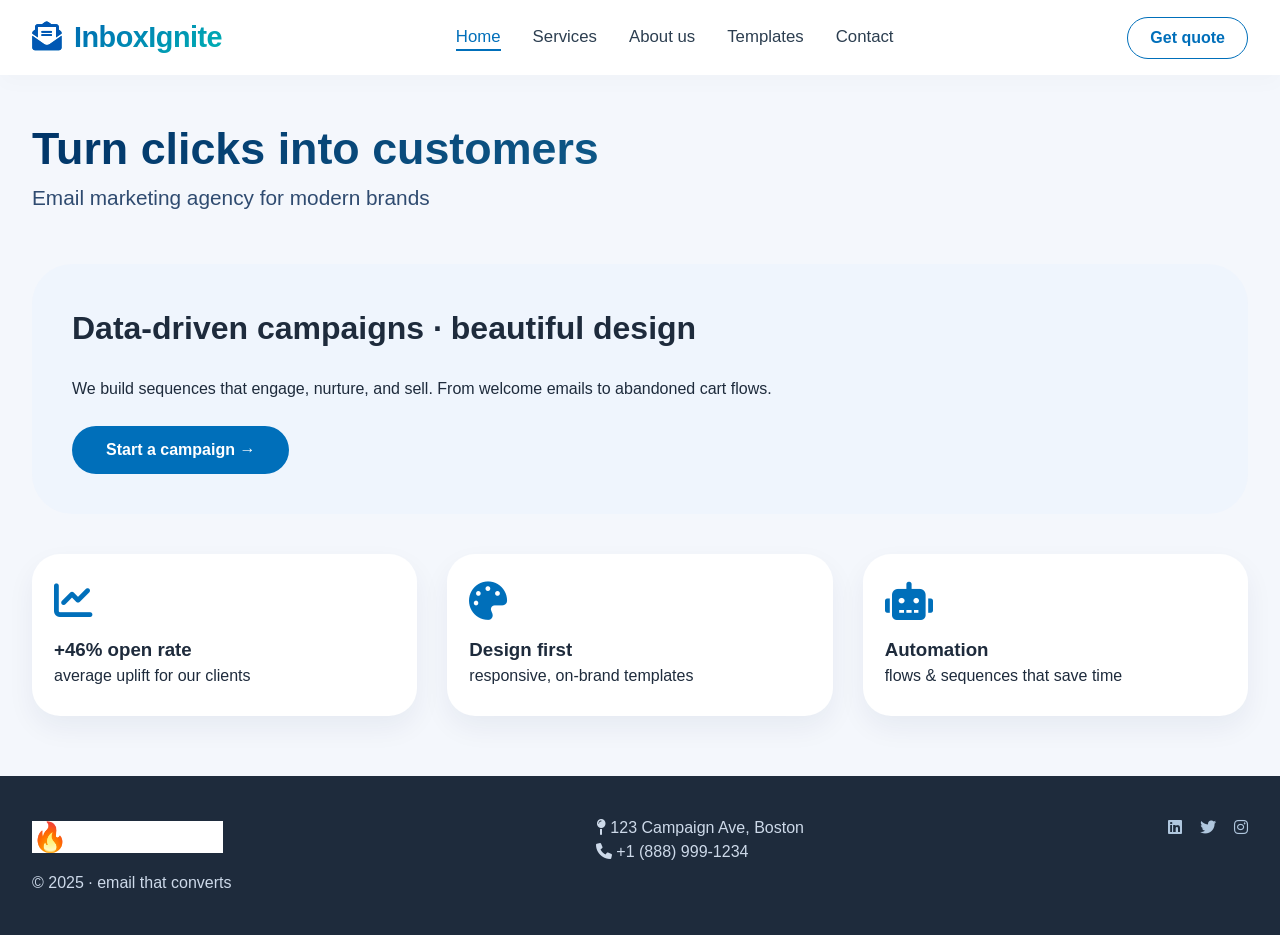
==== index.html @ a9934b91 "Add files via upload" ====
<!DOCTYPE html>
<html lang="en">
<head>
    <meta charset="UTF-8">
    <meta name="viewport" content="width=device-width, initial-scale=1.0">
    <title>InboxIgnite · Email Marketing Agency</title>
    <!-- Font Awesome -->
    <link rel="stylesheet" href="https://cdnjs.cloudflare.com/ajax/libs/font-awesome/6.0.0-beta3/css/all.min.css">
    <!-- Custom CSS -->
    <link rel="stylesheet" href="css/style.css">
</head>
<body>
    <!-- Navigation -->
    <nav class="navbar">
        <div class="container nav-flex">
            <div class="logo">
                <i class="fas fa-envelope-open-text"></i> InboxIgnite
            </div>
            <div class="nav-links">
                <a href="index.html" class="nav-link">Home</a>
                <a href="services.html" class="nav-link">Services</a>
                <a href="about.html" class="nav-link">About us</a>
                <a href="templates.html" class="nav-link">Templates</a>
                <a href="contact.html" class="nav-link">Contact</a>
            </div>
            <a href="contact.html" class="btn-outline">Get quote</a>
        </div>
    </nav>

    <!-- Main Content -->
    <main class="container">
        <div class="page-header">
            <h1>Turn clicks into customers</h1>
            <p style="font-size: 1.3rem; color:#2f4b70;">Email marketing agency for modern brands</p>
        </div>
        
        <div style="background: #d9eafb30; border-radius: 40px; padding: 40px; margin: 30px 0;">
            <h2 style="font-size: 2rem;">Data-driven campaigns · beautiful design</h2>
            <p style="max-width: 700px; margin: 25px 0;">We build sequences that engage, nurture, and sell. From welcome emails to abandoned cart flows.</p>
            <a href="contact.html" class="btn-outline" style="background:#006fba; color:white; border:none; padding:12px 34px;">Start a campaign →</a>
        </div>
        
        <div class="card-grid">
            <div class="service-card">
                <i class="fas fa-chart-line"></i>
                <h3>+46% open rate</h3>
                <p>average uplift for our clients</p>
            </div>
            <div class="service-card">
                <i class="fas fa-palette"></i>
                <h3>Design first</h3>
                <p>responsive, on-brand templates</p>
            </div>
            <div class="service-card">
                <i class="fas fa-robot"></i>
                <h3>Automation</h3>
                <p>flows & sequences that save time</p>
            </div>
        </div>
    </main>

    <!-- Footer -->
    <footer class="footer">
        <div class="container">
            <div>
                <span class="logo" style="background:white; -webkit-text-fill-color:white;">🔥 InboxIgnite</span>
                <p style="margin-top: 12px;">© 2025 · email that converts</p>
            </div>
            <div>
                <p><i class="fas fa-map-pin"></i> 123 Campaign Ave, Boston</p>
                <p><i class="fas fa-phone"></i> +1 (888) 999-1234</p>
            </div>
            <div>
                <a href="#"><i class="fab fa-linkedin"></i></a> &nbsp;&nbsp;
                <a href="#"><i class="fab fa-twitter"></i></a> &nbsp;&nbsp;
                <a href="#"><i class="fab fa-instagram"></i></a>
            </div>
        </div>
    </footer>

    <!-- JavaScript -->
    <script src="js/main.js"></script>
</body>
</html>
---- css/style.css ----
/* ===== RESET & BASE ===== */
* {
    margin: 0;
    padding: 0;
    box-sizing: border-box;
    font-family: 'Inter', -apple-system, BlinkMacSystemFont, 'Segoe UI', Roboto, sans-serif;
}

body {
    background: #f4f7fc;
    color: #1e2b3c;
    line-height: 1.5;
}

.container {
    max-width: 1280px;
    margin: 0 auto;
    padding: 0 32px;
}

/* ===== NAVIGATION ===== */
.navbar {
    background: white;
    box-shadow: 0 8px 20px rgba(0,0,0,0.02);
    padding: 16px 0;
    position: sticky;
    top: 0;
    z-index: 10;
}

.nav-flex {
    display: flex;
    align-items: center;
    justify-content: space-between;
    flex-wrap: wrap;
    gap: 15px;
}

.logo {
    font-size: 1.8rem;
    font-weight: 700;
    background: linear-gradient(145deg, #0057b3, #00b4b3);
    -webkit-background-clip: text;
    -webkit-text-fill-color: transparent;
    letter-spacing: -0.5px;
}

.logo i {
    background: none;
    -webkit-text-fill-color: #0057b3;
    margin-right: 6px;
}

.nav-links {
    display: flex;
    gap: 32px;
    flex-wrap: wrap;
}

.nav-links a {
    text-decoration: none;
    font-weight: 500;
    color: #2c3e50;
    transition: 0.2s;
    font-size: 1.05rem;
}

.nav-links a:hover,
.nav-links a.active {
    color: #006fba;
    border-bottom: 2px solid #006fba;
}

.btn-outline {
    border: 1.5px solid #006fba;
    border-radius: 40px;
    padding: 8px 22px;
    color: #006fba;
    font-weight: 600;
    background: transparent;
    transition: 0.2s;
    text-decoration: none;
    display: inline-block;
}

.btn-outline:hover {
    background: #006fba;
    color: white;
}

/* ===== FOOTER ===== */
.footer {
    background: #1e2b3c;
    color: #cdd9e9;
    padding: 40px 0;
    margin-top: 60px;
}

.footer .container {
    display: flex;
    justify-content: space-between;
    flex-wrap: wrap;
    gap: 30px;
}

.footer a {
    color: #b0c7de;
    text-decoration: none;
}

.footer a:hover { 
    color: white; 
}

/* ===== PAGE HEADER ===== */
.page-header {
    padding: 40px 0 20px 0;
}

.page-header h1 {
    font-size: 2.8rem;
    font-weight: 600;
    background: linear-gradient(145deg, #003366, #1d7eaa);
    -webkit-background-clip: text;
    -webkit-text-fill-color: transparent;
}

/* ===== CARDS & GRIDS ===== */
.card-grid {
    display: grid;
    grid-template-columns: repeat(auto-fit, minmax(280px, 1fr));
    gap: 30px;
    margin: 40px 0;
}

.service-card, .team-card {
    background: white;
    padding: 28px 22px;
    border-radius: 28px;
    box-shadow: 0 12px 28px rgba(0,40,80,0.06);
    transition: 0.15s ease;
}

.service-card i, .team-card i {
    font-size: 2.4rem;
    color: #006fba;
    margin-bottom: 16px;
}

.team-card {
    text-align: center;
}

/* ===== CONTACT FORM ===== */
.contact-form {
    background: white;
    border-radius: 30px;
    padding: 40px;
    box-shadow: 0 18px 36px -10px rgba(0,70,120,0.1);
    max-width: 700px;
    margin: 40px auto;
}

.form-row {
    margin-bottom: 24px;
}

input, textarea {
    width: 100%;
    padding: 16px 22px;
    border: 1px solid #dae2ec;
    border-radius: 44px;
    font-size: 1rem;
    background: #f9fcff;
    transition: 0.2s;
}

textarea {
    border-radius: 30px;
    resize: vertical;
}

button.primary {
    background: #006fba;
    border: none;
    color: white;
    font-size: 1.1rem;
    font-weight: 600;
    padding: 16px 36px;
    border-radius: 44px;
    cursor: pointer;
    transition: background 0.2s;
    width: auto;
    min-width: 200px;
}

button.primary:hover {
    background: #004c8a;
}

/* ===== TEMPLATES PAGE ===== */
.template-controls {
    background: white;
    border-radius: 60px;
    padding: 12px 18px;
    display: inline-flex;
    gap: 8px;
    box-shadow: 0 6px 16px rgba(0,0,0,0.02);
    margin: 30px 0 20px;
    flex-wrap: wrap;
    justify-content: center;
}

.template-controls button {
    background: transparent;
    border: none;
    padding: 12px 28px;
    border-radius: 40px;
    font-weight: 600;
    font-size: 1rem;
    color: #3a5670;
    cursor: pointer;
    transition: 0.15s;
}

.template-controls button.active-view {
    background: #006fba;
    color: white;
    box-shadow: 0 8px 14px -6px #006fba70;
}

.mockup-iphone {
    background: #1c1c1e;
    border-radius: 42px;
    padding: 12px 6px;
    box-shadow: 0 30px 50px -15px black;
    display: inline-block;
    width: 340px;
    max-width: 100%;
    margin: 0 auto;
}

.mockup-screen {
    background: white;
    border-radius: 36px;
    overflow-y: auto;
    height: 620px;
    padding: 20px 18px;
    font-size: 14px;
    scrollbar-width: thin;
}

.desktop-frame {
    background: white;
    border-radius: 28px;
    box-shadow: 0 20px 40px -8px #1e2b3c30;
    padding: 32px 36px;
    max-width: 780px;
    margin: 0 auto;
    border: 1px solid #e9eef3;
}

.dual-view {
    display: flex;
    flex-wrap: wrap;
    gap: 30px;
    justify-content: center;
    align-items: flex-start;
    margin-top: 20px;
}

/* ===== EMAIL PREVIEW STYLES ===== */
.email-preview {
    font-family: 'Segoe UI', Helvetica, Arial, sans-serif;
}

.email-header {
    border-bottom: 2px solid #f0f4fa;
    padding-bottom: 12px;
    margin-bottom: 20px;
    display: flex;
    gap: 12px;
    align-items: center;
}

.email-logo {
    background: #003a70;
    color: white;
    font-weight: 700;
    padding: 6px 12px;
    border-radius: 30px;
    font-size: 18px;
}

.email-body h2 {
    color: #003a70;
    font-weight: 600;
    margin: 20px 0 10px;
    font-size: 22px;
}

.email-body .button {
    background: #006fba;
    color: white;
    border: none;
    padding: 14px 28px;
    border-radius: 40px;
    font-weight: 600;
    display: inline-block;
    margin: 20px 0;
    text-decoration: none;
}

.footer-note {
    margin-top: 30px;
    font-size: 12px;
    color: #7c8e9e;
    border-top: 1px dashed #cbd5e1;
    padding-top: 15px;
}

.product-grid {
    display: flex;
    gap: 15px;
    margin: 25px 0;
    flex-wrap: wrap;
}

.product-item {
    background: #f2f6fd;
    border-radius: 24px;
    padding: 20px 15px;
    flex: 1 0 140px;
    text-align: center;
}

/* ===== UTILITY CLASSES ===== */
.text-center {
    text-align: center;
}

.mt-4 {
    margin-top: 40px;
}

.mb-4 {
    margin-bottom: 40px;
}

/* ===== RESPONSIVE ===== */
@media (max-width: 700px) {
    .nav-flex { 
        flex-direction: column; 
        align-items: stretch; 
    }
    .nav-links { 
        justify-content: center; 
    }
    .page-header h1 { 
        font-size: 2.2rem; 
    }
    .btn-outline { 
        text-align: center; 
    }
    .dual-view {
        flex-direction: column;
        align-items: center;
    }
}
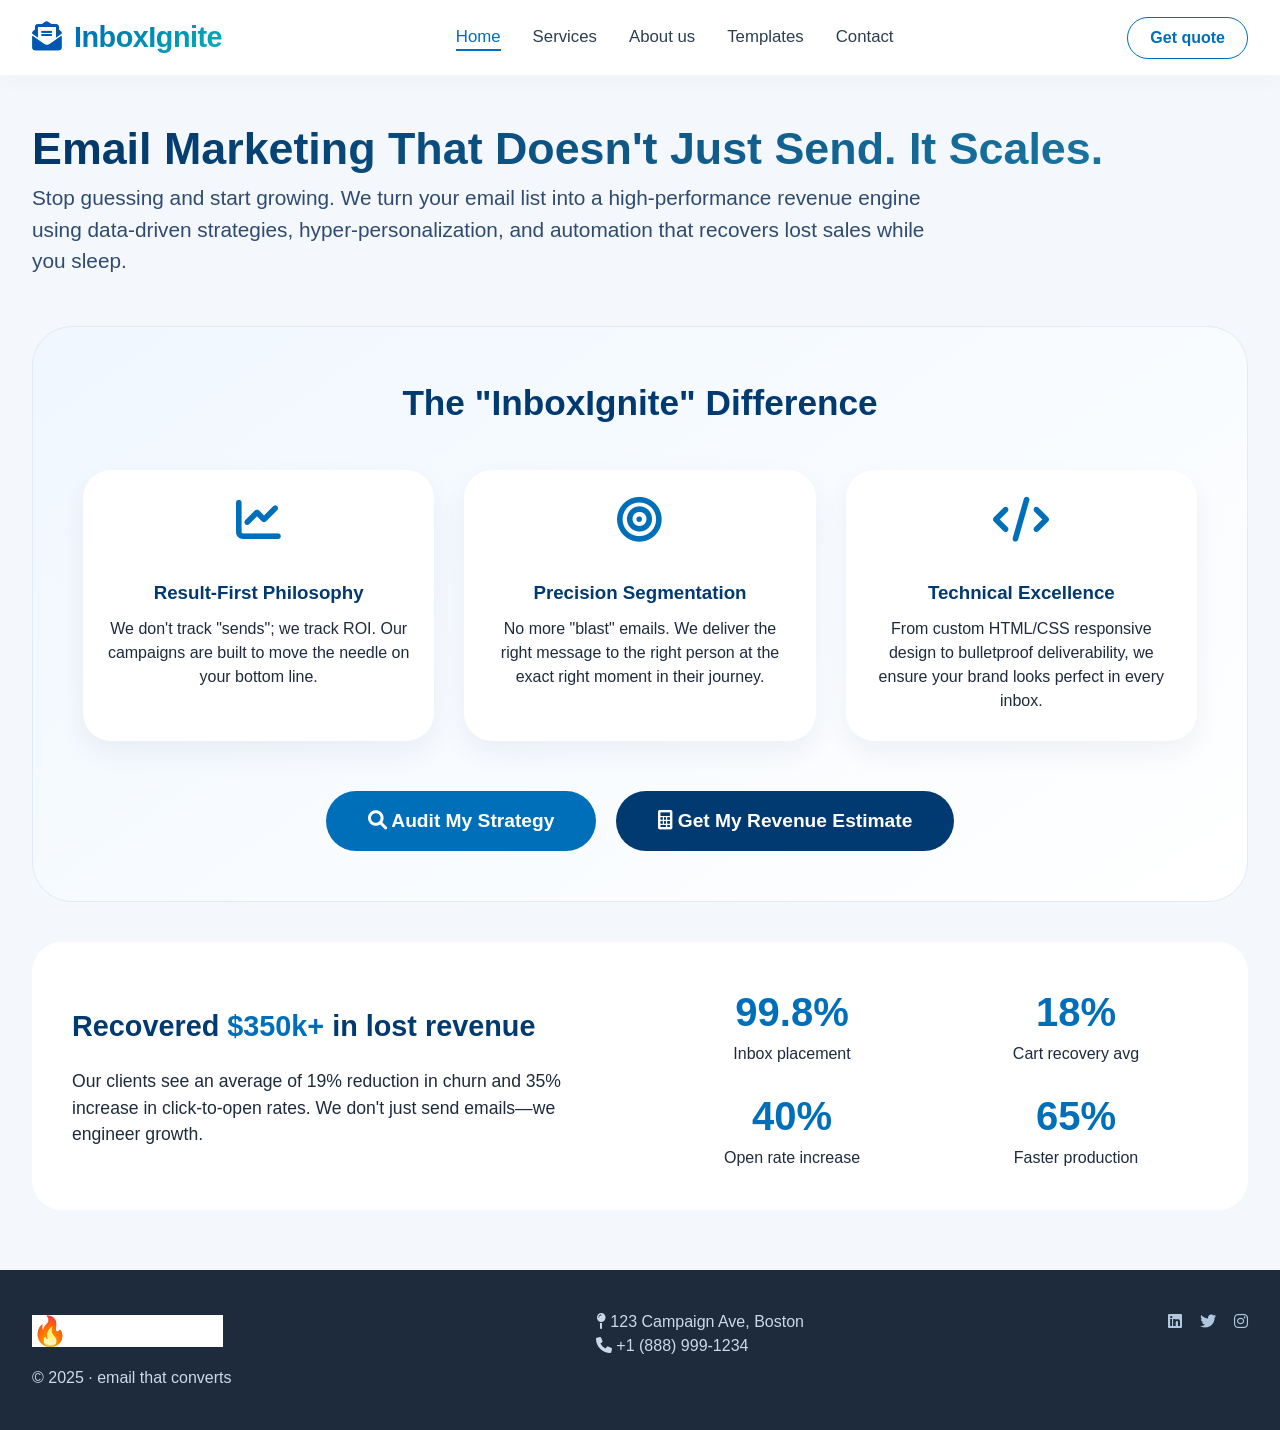
==== commit ed4ed3a2: "Add files via upload" ====
--- a/index.html
+++ b/index.html
@@ -3,7 +3,7 @@
 <head>
     <meta charset="UTF-8">
     <meta name="viewport" content="width=device-width, initial-scale=1.0">
-    <title>InboxIgnite · Email Marketing Agency</title>
+    <title>InboxIgnite · Email Marketing That Scales</title>
     <!-- Font Awesome -->
     <link rel="stylesheet" href="https://cdnjs.cloudflare.com/ajax/libs/font-awesome/6.0.0-beta3/css/all.min.css">
     <!-- Custom CSS -->
@@ -17,7 +17,7 @@
                 <i class="fas fa-envelope-open-text"></i> InboxIgnite
             </div>
             <div class="nav-links">
-                <a href="index.html" class="nav-link">Home</a>
+                <a href="index.html" class="nav-link active">Home</a>
                 <a href="services.html" class="nav-link">Services</a>
                 <a href="about.html" class="nav-link">About us</a>
                 <a href="templates.html" class="nav-link">Templates</a>
@@ -30,31 +30,65 @@
     <!-- Main Content -->
     <main class="container">
         <div class="page-header">
-            <h1>Turn clicks into customers</h1>
-            <p style="font-size: 1.3rem; color:#2f4b70;">Email marketing agency for modern brands</p>
+            <h1>Email Marketing That Doesn't Just Send. It Scales.</h1>
+            <p style="font-size: 1.3rem; color:#2f4b70; max-width: 900px;">Stop guessing and start growing. We turn your email list into a high-performance revenue engine using data-driven strategies, hyper-personalization, and automation that recovers lost sales while you sleep.</p>
         </div>
         
-        <div style="background: #d9eafb30; border-radius: 40px; padding: 40px; margin: 30px 0;">
-            <h2 style="font-size: 2rem;">Data-driven campaigns · beautiful design</h2>
-            <p style="max-width: 700px; margin: 25px 0;">We build sequences that engage, nurture, and sell. From welcome emails to abandoned cart flows.</p>
-            <a href="contact.html" class="btn-outline" style="background:#006fba; color:white; border:none; padding:12px 34px;">Start a campaign →</a>
+        <div style="background: linear-gradient(145deg, #f0f7ff, #ffffff); border-radius: 40px; padding: 50px; margin: 30px 0; border: 1px solid #e0ebf5;">
+            <h2 style="font-size: 2.2rem; color: #003a70; margin-bottom: 40px; text-align: center;">The "InboxIgnite" Difference</h2>
+            
+            <div class="card-grid" style="grid-template-columns: repeat(3, 1fr);">
+                <div class="service-card" style="text-align: center;">
+                    <i class="fas fa-chart-line" style="font-size: 2.8rem; color: #006fba;"></i>
+                    <h3 style="color: #003a70; margin: 20px 0 10px;">Result-First Philosophy</h3>
+                    <p>We don't track "sends"; we track ROI. Our campaigns are built to move the needle on your bottom line.</p>
+                </div>
+                <div class="service-card" style="text-align: center;">
+                    <i class="fas fa-bullseye" style="font-size: 2.8rem; color: #006fba;"></i>
+                    <h3 style="color: #003a70; margin: 20px 0 10px;">Precision Segmentation</h3>
+                    <p>No more "blast" emails. We deliver the right message to the right person at the exact right moment in their journey.</p>
+                </div>
+                <div class="service-card" style="text-align: center;">
+                    <i class="fas fa-code" style="font-size: 2.8rem; color: #006fba;"></i>
+                    <h3 style="color: #003a70; margin: 20px 0 10px;">Technical Excellence</h3>
+                    <p>From custom HTML/CSS responsive design to bulletproof deliverability, we ensure your brand looks perfect in every inbox.</p>
+                </div>
+            </div>
+            
+            <div style="display: flex; justify-content: center; gap: 20px; margin-top: 50px; flex-wrap: wrap;">
+                <a href="contact.html" class="btn-outline" style="background:#006fba; color:white; border:none; padding:16px 42px; font-size: 1.2rem;">
+                    <i class="fas fa-search"></i> Audit My Strategy
+                </a>
+                <a href="contact.html" class="btn-outline" style="background:#003a70; color:white; border:none; padding:16px 42px; font-size: 1.2rem;">
+                    <i class="fas fa-calculator"></i> Get My Revenue Estimate
+                </a>
+            </div>
         </div>
         
-        <div class="card-grid">
-            <div class="service-card">
-                <i class="fas fa-chart-line"></i>
-                <h3>+46% open rate</h3>
-                <p>average uplift for our clients</p>
+        <div style="background: white; border-radius: 30px; padding: 40px; margin: 40px 0; display: flex; flex-wrap: wrap; gap: 40px; align-items: center;">
+            <div style="flex: 1; min-width: 280px;">
+                <h3 style="color: #003a70; font-size: 1.8rem; margin-bottom: 20px;">Recovered <span style="color: #006fba;">$350k+</span> in lost revenue</h3>
+                <p style="font-size: 1.1rem;">Our clients see an average of 19% reduction in churn and 35% increase in click-to-open rates. We don't just send emails—we engineer growth.</p>
             </div>
-            <div class="service-card">
-                <i class="fas fa-palette"></i>
-                <h3>Design first</h3>
-                <p>responsive, on-brand templates</p>
-            </div>
-            <div class="service-card">
-                <i class="fas fa-robot"></i>
-                <h3>Automation</h3>
-                <p>flows & sequences that save time</p>
+            <div style="flex: 1; min-width: 280px;">
+                <div style="display: grid; grid-template-columns: 1fr 1fr; gap: 20px;">
+                    <div style="text-align: center;">
+                        <div style="font-size: 2.5rem; font-weight: 700; color: #006fba;">99.8%</div>
+                        <div>Inbox placement</div>
+                    </div>
+                    <div style="text-align: center;">
+                        <div style="font-size: 2.5rem; font-weight: 700; color: #006fba;">18%</div>
+                        <div>Cart recovery avg</div>
+                    </div>
+                    <div style="text-align: center;">
+                        <div style="font-size: 2.5rem; font-weight: 700; color: #006fba;">40%</div>
+                        <div>Open rate increase</div>
+                    </div>
+                    <div style="text-align: center;">
+                        <div style="font-size: 2.5rem; font-weight: 700; color: #006fba;">65%</div>
+                        <div>Faster production</div>
+                    </div>
+                </div>
             </div>
         </div>
     </main>
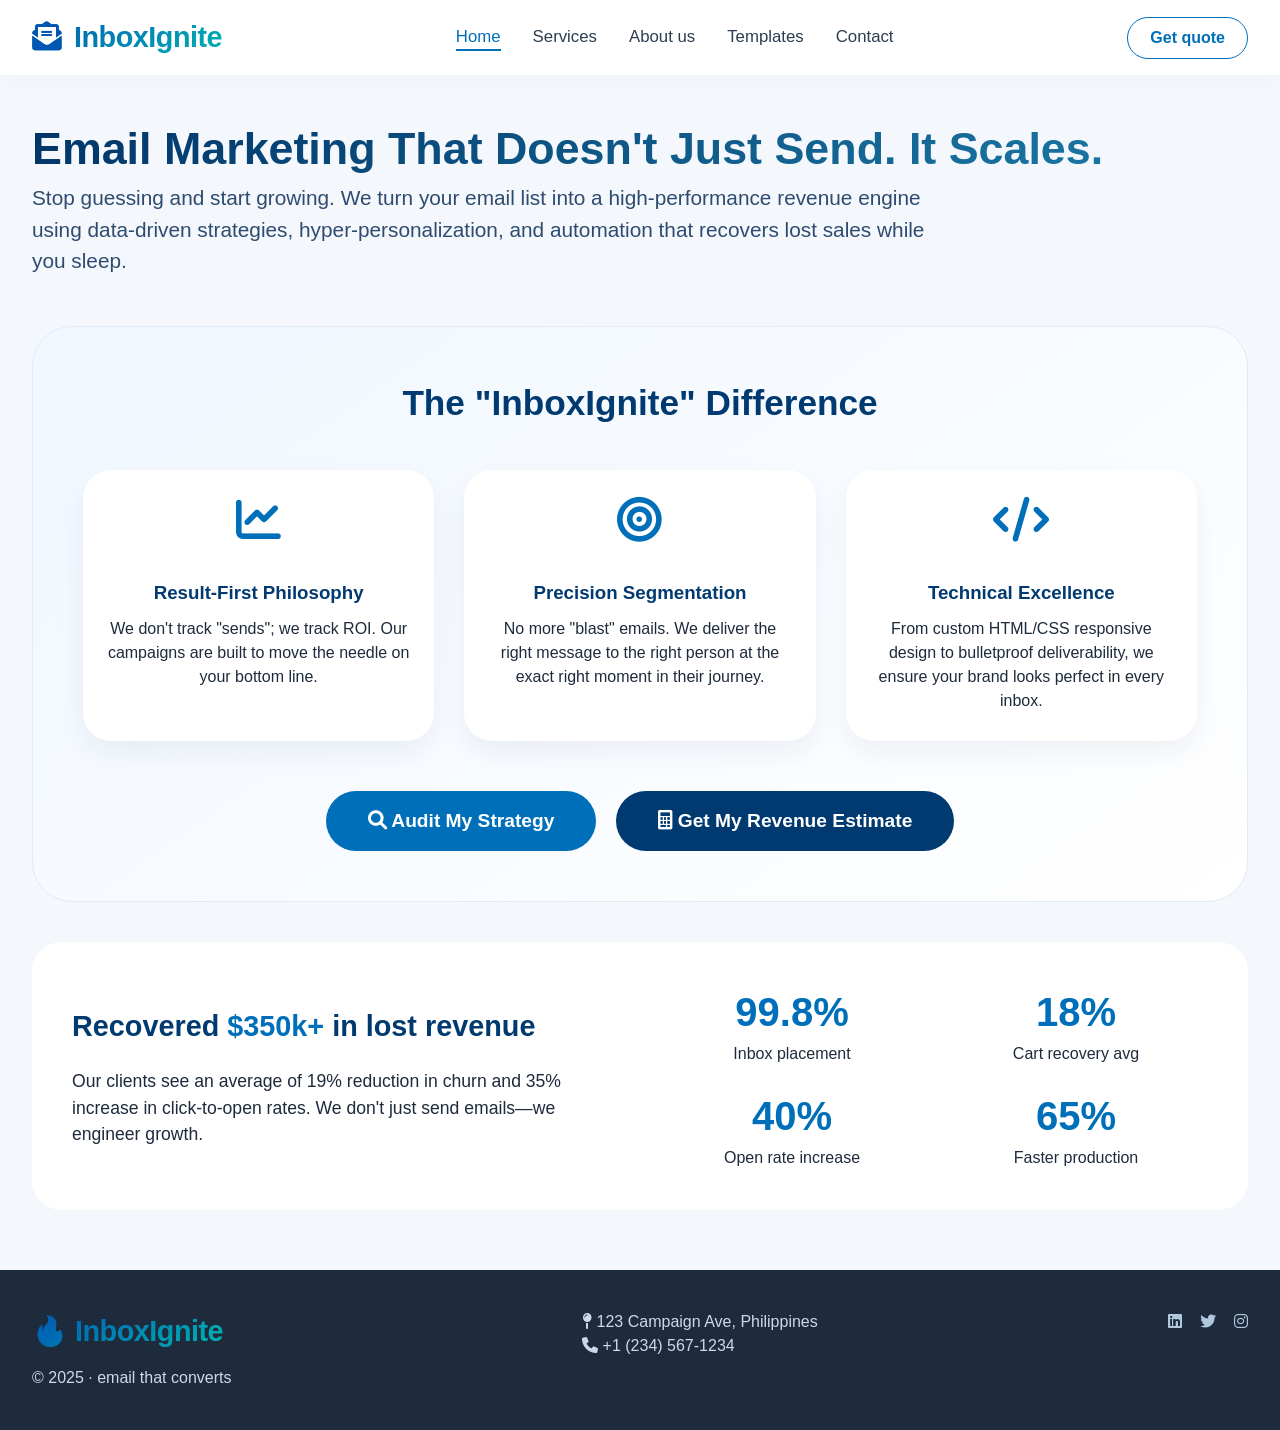
==== commit 2a319a1d: "Add files via upload" ====
--- a/index.html
+++ b/index.html
@@ -101,8 +101,8 @@
                 <p style="margin-top: 12px;">© 2025 · email that converts</p>
             </div>
             <div>
-                <p><i class="fas fa-map-pin"></i> 123 Campaign Ave, Boston</p>
-                <p><i class="fas fa-phone"></i> +1 (888) 999-1234</p>
+                <p><i class="fas fa-map-pin"></i> 123 Campaign Ave, Philippines</p>
+                <p><i class="fas fa-phone"></i> +1 (234) 567-1234</p>
             </div>
             <div>
                 <a href="#"><i class="fab fa-linkedin"></i></a> &nbsp;&nbsp;
--- a/css/style.css
+++ b/css/style.css
@@ -107,6 +107,14 @@
     color: #b0c7de;
     text-decoration: none;
 }
+
+.footer .logo {
+	background: linear-gradient(145deg, #0057b3, #00b4b3) !important;
+    -webkit-background-clip: text !important;
+    -webkit-text-fill-color: transparent !important;
+
+}
+	
 
 .footer a:hover { 
     color: white; 
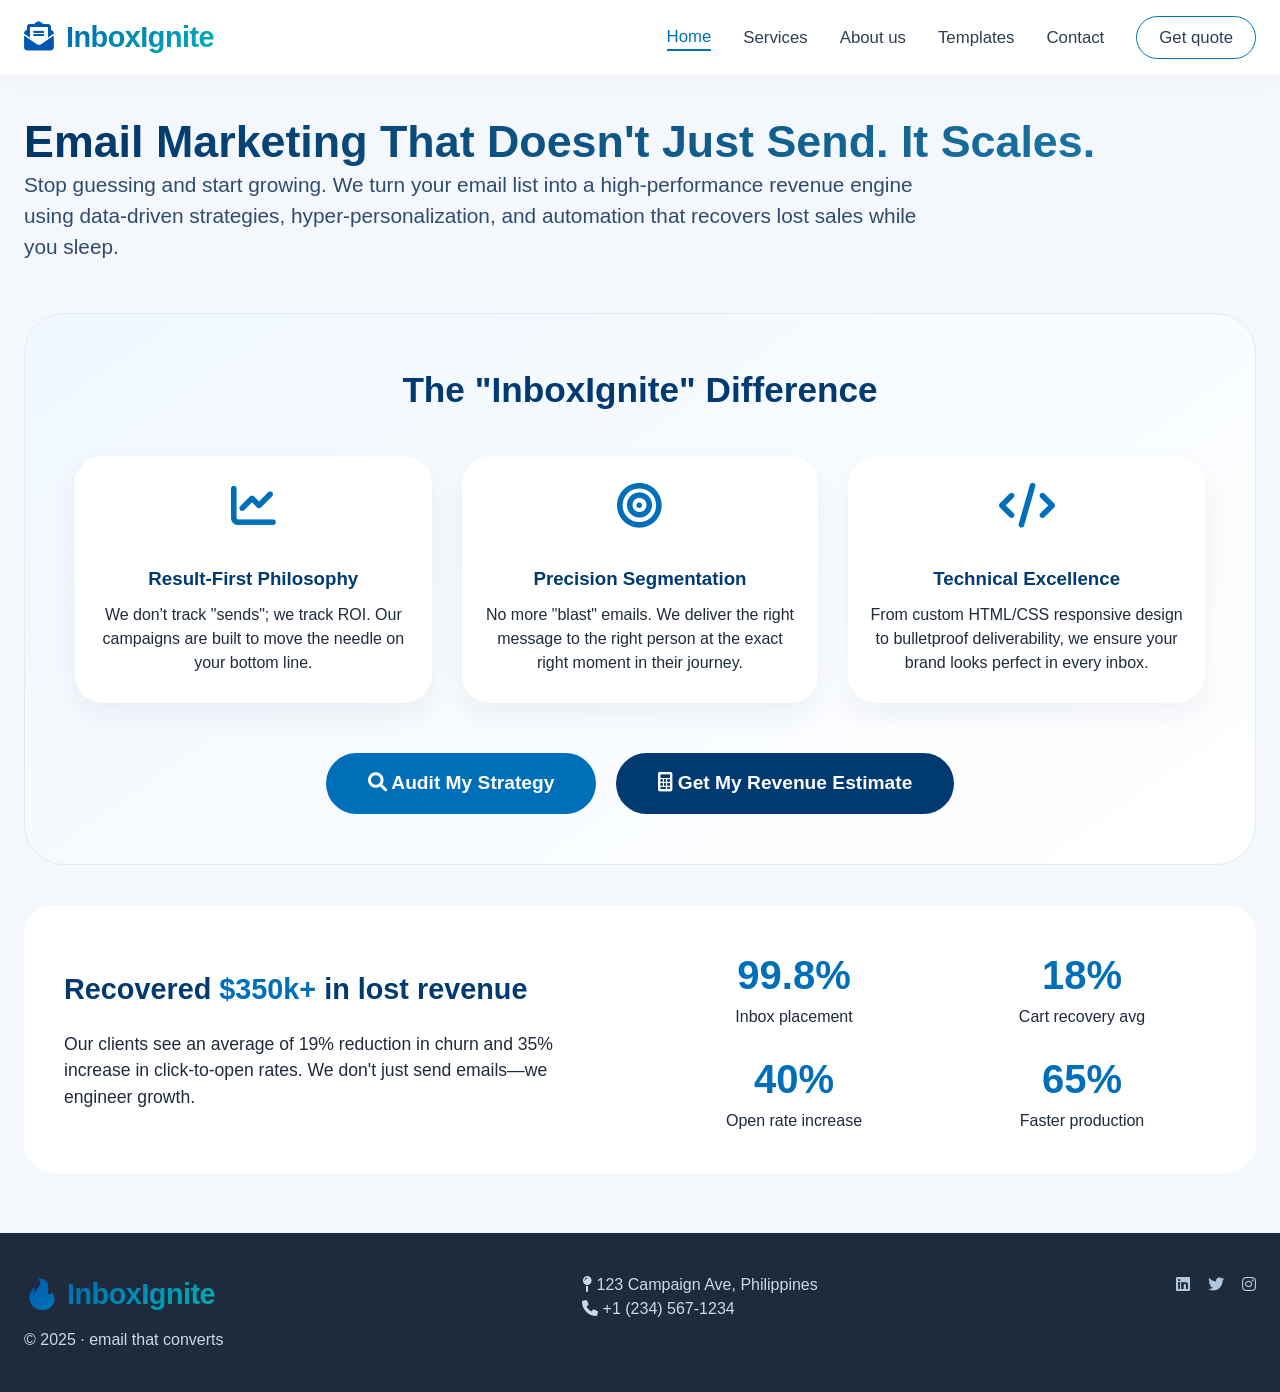
==== commit cd73d287: "Add files via upload" ====
--- a/index.html
+++ b/index.html
@@ -10,22 +10,31 @@
     <link rel="stylesheet" href="css/style.css">
 </head>
 <body>
-    <!-- Navigation -->
-    <nav class="navbar">
-        <div class="container nav-flex">
-            <div class="logo">
-                <i class="fas fa-envelope-open-text"></i> InboxIgnite
-            </div>
-            <div class="nav-links">
-                <a href="index.html" class="nav-link active">Home</a>
-                <a href="services.html" class="nav-link">Services</a>
-                <a href="about.html" class="nav-link">About us</a>
-                <a href="templates.html" class="nav-link">Templates</a>
-                <a href="contact.html" class="nav-link">Contact</a>
-            </div>
+    <!-- Navigation with Hamburger Menu -->
+<nav class="navbar">
+    <div class="container nav-flex">
+        <div class="logo">
+            <i class="fas fa-envelope-open-text"></i> InboxIgnite
+        </div>
+        
+        <!-- Hamburger Icon -->
+        <div class="hamburger">
+            <span></span>
+            <span></span>
+            <span></span>
+        </div>
+        
+        <!-- Navigation Links -->
+        <div class="nav-links">
+            <a href="index.html" class="nav-link">Home</a>
+            <a href="services.html" class="nav-link">Services</a>
+            <a href="about.html" class="nav-link">About us</a>
+            <a href="templates.html" class="nav-link">Templates</a>
+            <a href="contact.html" class="nav-link">Contact</a>
             <a href="contact.html" class="btn-outline">Get quote</a>
         </div>
-    </nav>
+    </div>
+</nav>
 
     <!-- Main Content -->
     <main class="container">
--- a/css/style.css
+++ b/css/style.css
@@ -10,22 +10,25 @@
     background: #f4f7fc;
     color: #1e2b3c;
     line-height: 1.5;
+    overflow-x: hidden;
 }
 
 .container {
     max-width: 1280px;
     margin: 0 auto;
-    padding: 0 32px;
-}
-
-/* ===== NAVIGATION ===== */
+    padding: 0 24px;
+    width: 100%;
+}
+
+/* ===== NAVIGATION WITH HAMBURGER ===== */
 .navbar {
     background: white;
     box-shadow: 0 8px 20px rgba(0,0,0,0.02);
     padding: 16px 0;
     position: sticky;
     top: 0;
-    z-index: 10;
+    z-index: 1000;
+    width: 100%;
 }
 
 .nav-flex {
@@ -34,6 +37,7 @@
     justify-content: space-between;
     flex-wrap: wrap;
     gap: 15px;
+    position: relative;
 }
 
 .logo {
@@ -43,6 +47,7 @@
     -webkit-background-clip: text;
     -webkit-text-fill-color: transparent;
     letter-spacing: -0.5px;
+    z-index: 1001;
 }
 
 .logo i {
@@ -51,10 +56,41 @@
     margin-right: 6px;
 }
 
+/* Hamburger Menu */
+.hamburger {
+    display: none;
+    flex-direction: column;
+    cursor: pointer;
+    z-index: 1001;
+    padding: 10px;
+}
+
+.hamburger span {
+    width: 28px;
+    height: 3px;
+    background: #003a70;
+    margin: 3px 0;
+    transition: 0.3s;
+    border-radius: 3px;
+}
+
+.hamburger.active span:nth-child(1) {
+    transform: rotate(45deg) translate(6px, 6px);
+}
+
+.hamburger.active span:nth-child(2) {
+    opacity: 0;
+}
+
+.hamburger.active span:nth-child(3) {
+    transform: rotate(-45deg) translate(6px, -6px);
+}
+
 .nav-links {
     display: flex;
     gap: 32px;
     flex-wrap: wrap;
+    align-items: center;
 }
 
 .nav-links a {
@@ -63,6 +99,7 @@
     color: #2c3e50;
     transition: 0.2s;
     font-size: 1.05rem;
+    white-space: nowrap;
 }
 
 .nav-links a:hover,
@@ -81,11 +118,82 @@
     transition: 0.2s;
     text-decoration: none;
     display: inline-block;
+    white-space: nowrap;
 }
 
 .btn-outline:hover {
     background: #006fba;
     color: white;
+}
+
+/* ===== MOBILE NAVIGATION ===== */
+@media (max-width: 768px) {
+    .hamburger {
+        display: flex;
+    }
+    
+    .nav-links {
+        position: fixed;
+        top: 0;
+        right: -100%;
+        width: 80%;
+        max-width: 400px;
+        height: 100vh;
+        background: white;
+        flex-direction: column;
+        padding: 100px 30px 40px;
+        box-shadow: -5px 0 30px rgba(0,0,0,0.1);
+        transition: right 0.3s ease;
+        z-index: 1000;
+        gap: 25px;
+        align-items: flex-start;
+        overflow-y: auto;
+    }
+    
+    .nav-links.active {
+        right: 0;
+    }
+    
+    .nav-links a {
+        font-size: 1.3rem;
+        width: 100%;
+        padding: 10px 0;
+        border-bottom: 1px solid #eef2f6;
+    }
+    
+    .nav-links a:hover,
+    .nav-links a.active {
+        border-bottom: 2px solid #006fba;
+    }
+    
+    .btn-outline {
+        margin-top: 20px;
+        width: 100%;
+        text-align: center;
+        padding: 15px;
+        font-size: 1.2rem;
+    }
+    
+    body.nav-open {
+        overflow: hidden;
+    }
+    
+    /* Overlay */
+    .nav-overlay {
+        display: none;
+        position: fixed;
+        top: 0;
+        left: 0;
+        width: 100%;
+        height: 100%;
+        background: rgba(0,0,0,0.5);
+        z-index: 999;
+        backdrop-filter: blur(3px);
+    }
+    
+    .nav-overlay.active {
+        display: block;
+    }
 }
 
 /* ===== FOOTER ===== */
@@ -94,7 +202,16 @@
     color: #cdd9e9;
     padding: 40px 0;
     margin-top: 60px;
-}
+    width: 100%;
+}
+
+.footer .logo {
+	background: linear-gradient(145deg, #0057b3, #00b4b3) !important;
+    -webkit-background-clip: text !important;
+    -webkit-text-fill-color: transparent !important;
+    letter-spacing: -0.5px !important;
+}
+
 
 .footer .container {
     display: flex;
@@ -107,14 +224,6 @@
     color: #b0c7de;
     text-decoration: none;
 }
-
-.footer .logo {
-	background: linear-gradient(145deg, #0057b3, #00b4b3) !important;
-    -webkit-background-clip: text !important;
-    -webkit-text-fill-color: transparent !important;
-
-}
-	
 
 .footer a:hover { 
     color: white; 
@@ -131,6 +240,7 @@
     background: linear-gradient(145deg, #003366, #1d7eaa);
     -webkit-background-clip: text;
     -webkit-text-fill-color: transparent;
+    line-height: 1.2;
 }
 
 /* ===== CARDS & GRIDS ===== */
@@ -147,6 +257,7 @@
     border-radius: 28px;
     box-shadow: 0 12px 28px rgba(0,40,80,0.06);
     transition: 0.15s ease;
+    height: 100%;
 }
 
 .service-card i, .team-card i {
@@ -167,13 +278,14 @@
     box-shadow: 0 18px 36px -10px rgba(0,70,120,0.1);
     max-width: 700px;
     margin: 40px auto;
+    width: 100%;
 }
 
 .form-row {
     margin-bottom: 24px;
 }
 
-input, textarea {
+input, textarea, select {
     width: 100%;
     padding: 16px 22px;
     border: 1px solid #dae2ec;
@@ -289,6 +401,7 @@
     display: flex;
     gap: 12px;
     align-items: center;
+    flex-wrap: wrap;
 }
 
 .email-logo {
@@ -355,23 +468,203 @@
     margin-bottom: 40px;
 }
 
-/* ===== RESPONSIVE ===== */
-@media (max-width: 700px) {
-    .nav-flex { 
-        flex-direction: column; 
-        align-items: stretch; 
-    }
-    .nav-links { 
-        justify-content: center; 
-    }
-    .page-header h1 { 
-        font-size: 2.2rem; 
-    }
-    .btn-outline { 
-        text-align: center; 
-    }
+/* ===== RESPONSIVE BREAKPOINTS ===== */
+/* Large tablets */
+@media (max-width: 1024px) {
+    .page-header h1 {
+        font-size: 2.4rem;
+    }
+    
+    .card-grid {
+        grid-template-columns: repeat(2, 1fr);
+    }
+}
+
+/* Tablets */
+@media (max-width: 768px) {
+    .container {
+        padding: 0 20px;
+    }
+    
+    .page-header h1 {
+        font-size: 2rem;
+    }
+    
+    .page-header p {
+        font-size: 1.1rem !important;
+    }
+    
+    .card-grid {
+        grid-template-columns: 1fr;
+        gap: 20px;
+    }
+    
+    .card-grid[style*="repeat(4, 1fr)"] {
+        grid-template-columns: repeat(2, 1fr) !important;
+    }
+    
+    .footer .container {
+        flex-direction: column;
+        text-align: center;
+        gap: 20px;
+    }
+    
+    .footer div {
+        width: 100%;
+    }
+    
+    .contact-form {
+        padding: 30px 20px;
+    }
+    
     .dual-view {
         flex-direction: column;
         align-items: center;
     }
+    
+    .desktop-col {
+        display: none !important;
+    }
+    
+    .mobile-col {
+        max-width: 100%;
+        width: 100%;
+    }
+    
+    .mobile-frame {
+        max-width: 100%;
+        width: 100%;
+    }
+    
+    .mobile-frame iframe {
+        height: 550px;
+    }
+    
+    .modal-content {
+        padding: 20px 16px;
+        margin: 20px;
+    }
+    
+    .modal-header h3 {
+        font-size: 1.3rem;
+    }
+    
+    .pagination {
+        flex-direction: column;
+        gap: 15px;
+    }
+    
+    .pagination button {
+        width: 100%;
+        justify-content: center;
+    }
+    
+    /* Homepage specific */
+    .card-grid[style*="grid-template-columns: repeat(3, 1fr)"] {
+        grid-template-columns: 1fr !important;
+    }
+    
+    [style*="display: flex; gap: 40px; align-items: center;"] {
+        flex-direction: column !important;
+        text-align: center !important;
+    }
+    
+    [style*="display: flex; justify-content: center; gap: 20px;"] {
+        flex-direction: column !important;
+        width: 100%;
+    }
+    
+    [style*="display: flex; justify-content: center; gap: 20px;"] a {
+        width: 100%;
+        text-align: center;
+    }
+    
+    /* Stats grid */
+    [style*="display: grid; grid-template-columns: 1fr 1fr;"] {
+        grid-template-columns: 1fr !important;
+        gap: 20px !important;
+    }
+}
+
+/* Mobile phones */
+@media (max-width: 480px) {
+    .container {
+        padding: 0 16px;
+    }
+    
+    .page-header h1 {
+        font-size: 1.8rem;
+    }
+    
+    .page-header p {
+        font-size: 1rem !important;
+    }
+    
+    .card-grid[style*="repeat(4, 1fr)"] {
+        grid-template-columns: 1fr !important;
+    }
+    
+    .mobile-frame iframe {
+        height: 500px;
+    }
+    
+    .modal {
+        padding: 10px;
+    }
+    
+    .modal-content {
+        padding: 16px;
+        margin: 10px;
+    }
+    
+    .template-controls {
+        flex-direction: column;
+        width: 100%;
+        border-radius: 30px;
+    }
+    
+    .template-controls button {
+        width: 100%;
+    }
+    
+    .metric-badge {
+        width: 100%;
+        text-align: center;
+    }
+    
+    [style*="display: flex; flex-wrap: wrap; gap: 15px;"] {
+        flex-direction: column !important;
+    }
+    
+    .feature-item {
+        width: 100%;
+    }
+    
+    .features-grid {
+        grid-template-columns: 1fr !important;
+    }
+    
+    .product-grid {
+        flex-direction: column;
+    }
+    
+    .product-item {
+        width: 100%;
+    }
+}
+
+/* Small phones */
+@media (max-width: 360px) {
+    .page-header h1 {
+        font-size: 1.5rem;
+    }
+    
+    .logo {
+        font-size: 1.4rem;
+    }
+    
+    .btn-outline {
+        padding: 6px 16px;
+        font-size: 0.9rem;
+    }
 }
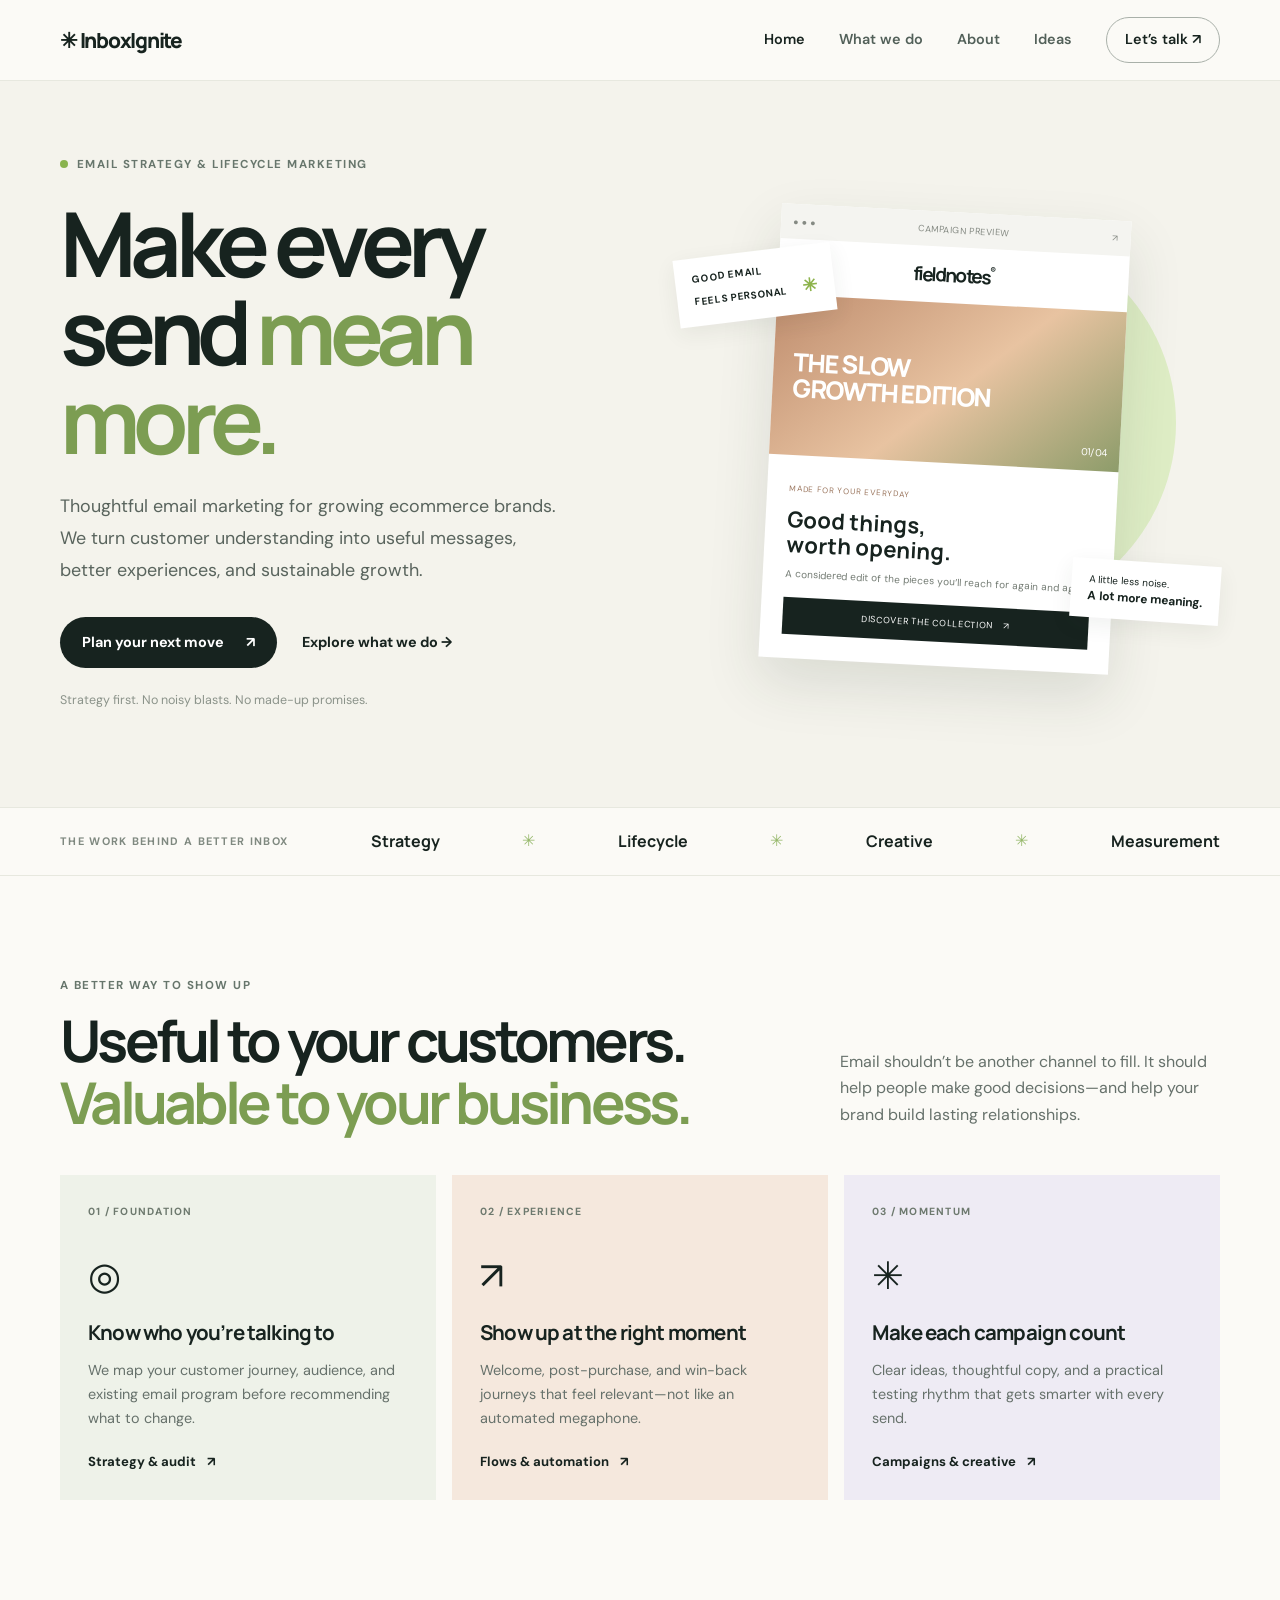
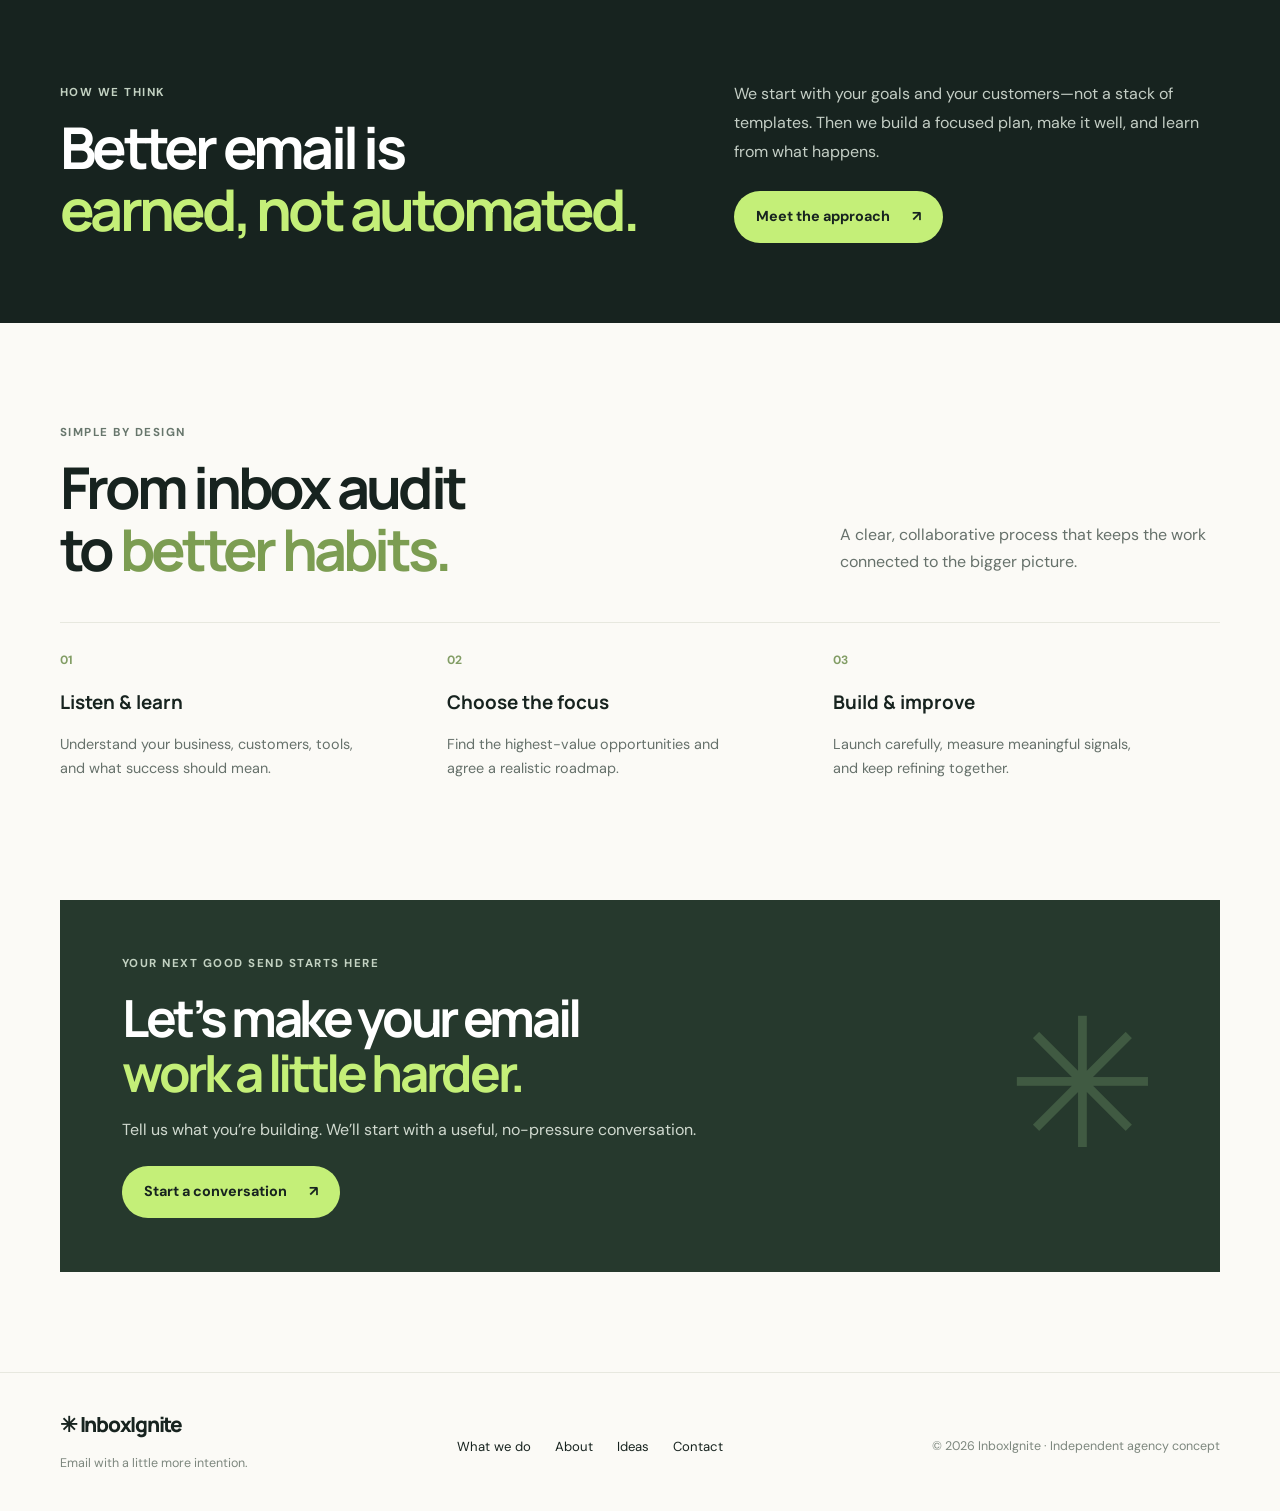
==== commit 2db1e359: "Add files via upload" ====
--- a/index.html
+++ b/index.html
@@ -1,127 +1,10 @@
-<!DOCTYPE html>
-<html lang="en">
-<head>
-    <meta charset="UTF-8">
-    <meta name="viewport" content="width=device-width, initial-scale=1.0">
-    <title>InboxIgnite · Email Marketing That Scales</title>
-    <!-- Font Awesome -->
-    <link rel="stylesheet" href="https://cdnjs.cloudflare.com/ajax/libs/font-awesome/6.0.0-beta3/css/all.min.css">
-    <!-- Custom CSS -->
-    <link rel="stylesheet" href="css/style.css">
-</head>
-<body>
-    <!-- Navigation with Hamburger Menu -->
-<nav class="navbar">
-    <div class="container nav-flex">
-        <div class="logo">
-            <i class="fas fa-envelope-open-text"></i> InboxIgnite
-        </div>
-        
-        <!-- Hamburger Icon -->
-        <div class="hamburger">
-            <span></span>
-            <span></span>
-            <span></span>
-        </div>
-        
-        <!-- Navigation Links -->
-        <div class="nav-links">
-            <a href="index.html" class="nav-link">Home</a>
-            <a href="services.html" class="nav-link">Services</a>
-            <a href="about.html" class="nav-link">About us</a>
-            <a href="templates.html" class="nav-link">Templates</a>
-            <a href="contact.html" class="nav-link">Contact</a>
-            <a href="contact.html" class="btn-outline">Get quote</a>
-        </div>
-    </div>
-</nav>
-
-    <!-- Main Content -->
-    <main class="container">
-        <div class="page-header">
-            <h1>Email Marketing That Doesn't Just Send. It Scales.</h1>
-            <p style="font-size: 1.3rem; color:#2f4b70; max-width: 900px;">Stop guessing and start growing. We turn your email list into a high-performance revenue engine using data-driven strategies, hyper-personalization, and automation that recovers lost sales while you sleep.</p>
-        </div>
-        
-        <div style="background: linear-gradient(145deg, #f0f7ff, #ffffff); border-radius: 40px; padding: 50px; margin: 30px 0; border: 1px solid #e0ebf5;">
-            <h2 style="font-size: 2.2rem; color: #003a70; margin-bottom: 40px; text-align: center;">The "InboxIgnite" Difference</h2>
-            
-            <div class="card-grid" style="grid-template-columns: repeat(3, 1fr);">
-                <div class="service-card" style="text-align: center;">
-                    <i class="fas fa-chart-line" style="font-size: 2.8rem; color: #006fba;"></i>
-                    <h3 style="color: #003a70; margin: 20px 0 10px;">Result-First Philosophy</h3>
-                    <p>We don't track "sends"; we track ROI. Our campaigns are built to move the needle on your bottom line.</p>
-                </div>
-                <div class="service-card" style="text-align: center;">
-                    <i class="fas fa-bullseye" style="font-size: 2.8rem; color: #006fba;"></i>
-                    <h3 style="color: #003a70; margin: 20px 0 10px;">Precision Segmentation</h3>
-                    <p>No more "blast" emails. We deliver the right message to the right person at the exact right moment in their journey.</p>
-                </div>
-                <div class="service-card" style="text-align: center;">
-                    <i class="fas fa-code" style="font-size: 2.8rem; color: #006fba;"></i>
-                    <h3 style="color: #003a70; margin: 20px 0 10px;">Technical Excellence</h3>
-                    <p>From custom HTML/CSS responsive design to bulletproof deliverability, we ensure your brand looks perfect in every inbox.</p>
-                </div>
-            </div>
-            
-            <div style="display: flex; justify-content: center; gap: 20px; margin-top: 50px; flex-wrap: wrap;">
-                <a href="contact.html" class="btn-outline" style="background:#006fba; color:white; border:none; padding:16px 42px; font-size: 1.2rem;">
-                    <i class="fas fa-search"></i> Audit My Strategy
-                </a>
-                <a href="contact.html" class="btn-outline" style="background:#003a70; color:white; border:none; padding:16px 42px; font-size: 1.2rem;">
-                    <i class="fas fa-calculator"></i> Get My Revenue Estimate
-                </a>
-            </div>
-        </div>
-        
-        <div style="background: white; border-radius: 30px; padding: 40px; margin: 40px 0; display: flex; flex-wrap: wrap; gap: 40px; align-items: center;">
-            <div style="flex: 1; min-width: 280px;">
-                <h3 style="color: #003a70; font-size: 1.8rem; margin-bottom: 20px;">Recovered <span style="color: #006fba;">$350k+</span> in lost revenue</h3>
-                <p style="font-size: 1.1rem;">Our clients see an average of 19% reduction in churn and 35% increase in click-to-open rates. We don't just send emails—we engineer growth.</p>
-            </div>
-            <div style="flex: 1; min-width: 280px;">
-                <div style="display: grid; grid-template-columns: 1fr 1fr; gap: 20px;">
-                    <div style="text-align: center;">
-                        <div style="font-size: 2.5rem; font-weight: 700; color: #006fba;">99.8%</div>
-                        <div>Inbox placement</div>
-                    </div>
-                    <div style="text-align: center;">
-                        <div style="font-size: 2.5rem; font-weight: 700; color: #006fba;">18%</div>
-                        <div>Cart recovery avg</div>
-                    </div>
-                    <div style="text-align: center;">
-                        <div style="font-size: 2.5rem; font-weight: 700; color: #006fba;">40%</div>
-                        <div>Open rate increase</div>
-                    </div>
-                    <div style="text-align: center;">
-                        <div style="font-size: 2.5rem; font-weight: 700; color: #006fba;">65%</div>
-                        <div>Faster production</div>
-                    </div>
-                </div>
-            </div>
-        </div>
-    </main>
-
-    <!-- Footer -->
-    <footer class="footer">
-        <div class="container">
-            <div>
-                <span class="logo" style="background:white; -webkit-text-fill-color:white;">🔥 InboxIgnite</span>
-                <p style="margin-top: 12px;">© 2025 · email that converts</p>
-            </div>
-            <div>
-                <p><i class="fas fa-map-pin"></i> 123 Campaign Ave, Philippines</p>
-                <p><i class="fas fa-phone"></i> +1 (234) 567-1234</p>
-            </div>
-            <div>
-                <a href="#"><i class="fab fa-linkedin"></i></a> &nbsp;&nbsp;
-                <a href="#"><i class="fab fa-twitter"></i></a> &nbsp;&nbsp;
-                <a href="#"><i class="fab fa-instagram"></i></a>
-            </div>
-        </div>
-    </footer>
-
-    <!-- JavaScript -->
-    <script src="js/main.js"></script>
-</body>
-</html>+<!doctype html>
+<html lang="en"><head><meta charset="utf-8"><meta name="viewport" content="width=device-width, initial-scale=1"><meta name="description" content="Email strategy, automation and campaigns for thoughtful ecommerce brands."><title>InboxIgnite — Email that earns its place</title><link rel="stylesheet" href="css/style.css"></head><body>
+<nav class="navbar"><div class="container nav-flex"><a class="logo" href="index.html">✳ InboxIgnite</a><button class="hamburger" aria-label="Open navigation"><span></span><span></span><span></span></button><div class="nav-links"><a href="index.html" class="nav-link">Home</a><a href="services.html" class="nav-link">What we do</a><a href="about.html" class="nav-link">About</a><a href="templates.html" class="nav-link">Ideas</a><a href="contact.html" class="btn-outline">Let’s talk <span>↗</span></a></div></div></nav>
+<main><section class="hero"><div class="container hero-grid"><div class="hero-copy"><div class="eyebrow"><i></i> Email strategy & lifecycle marketing</div><h1>Make every<br>send <em>mean more.</em></h1><p class="hero-intro">Thoughtful email marketing for growing ecommerce brands. We turn customer understanding into useful messages, better experiences, and sustainable growth.</p><div class="hero-actions"><a class="button button-dark" href="contact.html">Plan your next move <span>↗</span></a><a class="text-link" href="services.html">Explore what we do <span>→</span></a></div><p class="micro-note">Strategy first. No noisy blasts. No made-up promises.</p></div><div class="hero-art" aria-label="Illustration of a campaign email in an inbox"><div class="sun-shape"></div><div class="floating-tag">GOOD EMAIL<br>FEELS PERSONAL <span>✳</span></div><div class="mail-window"><div class="mail-top"><span>● ● ●</span><span>CAMPAIGN PREVIEW</span><span>↗</span></div><div class="mail-brand">fieldnotes<span>®</span></div><div class="mail-photo"><span>THE SLOW<br>GROWTH EDITION</span><b>01 / 04</b></div><div class="mail-text"><small>MADE FOR YOUR EVERYDAY</small><h3>Good things,<br>worth opening.</h3><p>A considered edit of the pieces you’ll reach for again and again.</p><a>DISCOVER THE COLLECTION　↗</a></div></div><div class="orbit-note">A little less noise.<br><b>A lot more meaning.</b></div></div></div></section>
+<section class="trust-strip"><div class="container trust-inner"><span>THE WORK BEHIND A BETTER INBOX</span><b>Strategy</b><i>✳</i><b>Lifecycle</b><i>✳</i><b>Creative</b><i>✳</i><b>Measurement</b></div></section>
+<section class="section container"><div class="section-head"><div><div class="eyebrow">A better way to show up</div><h2>Useful to your customers.<br><em>Valuable to your business.</em></h2></div><p>Email shouldn’t be another channel to fill. It should help people make good decisions—and help your brand build lasting relationships.</p></div><div class="three-cards"><article class="feature-card"><span class="card-num">01 / FOUNDATION</span><div class="feature-icon">◎</div><h3>Know who you’re talking to</h3><p>We map your customer journey, audience, and existing email program before recommending what to change.</p><a href="services.html">Strategy & audit <span>↗</span></a></article><article class="feature-card card-peach"><span class="card-num">02 / EXPERIENCE</span><div class="feature-icon">↗</div><h3>Show up at the right moment</h3><p>Welcome, post-purchase, and win-back journeys that feel relevant—not like an automated megaphone.</p><a href="services.html">Flows & automation <span>↗</span></a></article><article class="feature-card card-lilac"><span class="card-num">03 / MOMENTUM</span><div class="feature-icon">✳</div><h3>Make each campaign count</h3><p>Clear ideas, thoughtful copy, and a practical testing rhythm that gets smarter with every send.</p><a href="services.html">Campaigns & creative <span>↗</span></a></article></div></section>
+<section class="dark-band"><div class="container dark-grid"><div><div class="eyebrow eyebrow-light">HOW WE THINK</div><h2>Better email is<br><em>earned, not automated.</em></h2></div><div class="dark-copy"><p>We start with your goals and your customers—not a stack of templates. Then we build a focused plan, make it well, and learn from what happens.</p><a class="button button-light" href="about.html">Meet the approach <span>↗</span></a></div></div></section>
+<section class="section container process"><div class="section-head"><div><div class="eyebrow">Simple by design</div><h2>From inbox audit<br>to <em>better habits.</em></h2></div><p>A clear, collaborative process that keeps the work connected to the bigger picture.</p></div><div class="steps"><article><span>01</span><h3>Listen & learn</h3><p>Understand your business, customers, tools, and what success should mean.</p></article><article><span>02</span><h3>Choose the focus</h3><p>Find the highest-value opportunities and agree a realistic roadmap.</p></article><article><span>03</span><h3>Build & improve</h3><p>Launch carefully, measure meaningful signals, and keep refining together.</p></article></div></section>
+<section class="cta container"><div><div class="eyebrow eyebrow-light">YOUR NEXT GOOD SEND STARTS HERE</div><h2>Let’s make your email<br><em>work a little harder.</em></h2><p>Tell us what you’re building. We’ll start with a useful, no-pressure conversation.</p><a class="button button-light" href="contact.html">Start a conversation <span>↗</span></a></div><div class="cta-mark">✳</div></section></main>
+<footer class="footer"><div class="container footer-row"><div><a class="logo" href="index.html">✳ InboxIgnite</a><p>Email with a little more intention.</p></div><div class="footer-links"><a href="services.html">What we do</a><a href="about.html">About</a><a href="templates.html">Ideas</a><a href="contact.html">Contact</a></div><small>© 2026 InboxIgnite · Independent agency concept</small></div></footer><script src="js/main.js"></script></body></html>
--- a/css/style.css
+++ b/css/style.css
@@ -1,670 +1,3 @@
-/* ===== RESET & BASE ===== */
-* {
-    margin: 0;
-    padding: 0;
-    box-sizing: border-box;
-    font-family: 'Inter', -apple-system, BlinkMacSystemFont, 'Segoe UI', Roboto, sans-serif;
-}
-
-body {
-    background: #f4f7fc;
-    color: #1e2b3c;
-    line-height: 1.5;
-    overflow-x: hidden;
-}
-
-.container {
-    max-width: 1280px;
-    margin: 0 auto;
-    padding: 0 24px;
-    width: 100%;
-}
-
-/* ===== NAVIGATION WITH HAMBURGER ===== */
-.navbar {
-    background: white;
-    box-shadow: 0 8px 20px rgba(0,0,0,0.02);
-    padding: 16px 0;
-    position: sticky;
-    top: 0;
-    z-index: 1000;
-    width: 100%;
-}
-
-.nav-flex {
-    display: flex;
-    align-items: center;
-    justify-content: space-between;
-    flex-wrap: wrap;
-    gap: 15px;
-    position: relative;
-}
-
-.logo {
-    font-size: 1.8rem;
-    font-weight: 700;
-    background: linear-gradient(145deg, #0057b3, #00b4b3);
-    -webkit-background-clip: text;
-    -webkit-text-fill-color: transparent;
-    letter-spacing: -0.5px;
-    z-index: 1001;
-}
-
-.logo i {
-    background: none;
-    -webkit-text-fill-color: #0057b3;
-    margin-right: 6px;
-}
-
-/* Hamburger Menu */
-.hamburger {
-    display: none;
-    flex-direction: column;
-    cursor: pointer;
-    z-index: 1001;
-    padding: 10px;
-}
-
-.hamburger span {
-    width: 28px;
-    height: 3px;
-    background: #003a70;
-    margin: 3px 0;
-    transition: 0.3s;
-    border-radius: 3px;
-}
-
-.hamburger.active span:nth-child(1) {
-    transform: rotate(45deg) translate(6px, 6px);
-}
-
-.hamburger.active span:nth-child(2) {
-    opacity: 0;
-}
-
-.hamburger.active span:nth-child(3) {
-    transform: rotate(-45deg) translate(6px, -6px);
-}
-
-.nav-links {
-    display: flex;
-    gap: 32px;
-    flex-wrap: wrap;
-    align-items: center;
-}
-
-.nav-links a {
-    text-decoration: none;
-    font-weight: 500;
-    color: #2c3e50;
-    transition: 0.2s;
-    font-size: 1.05rem;
-    white-space: nowrap;
-}
-
-.nav-links a:hover,
-.nav-links a.active {
-    color: #006fba;
-    border-bottom: 2px solid #006fba;
-}
-
-.btn-outline {
-    border: 1.5px solid #006fba;
-    border-radius: 40px;
-    padding: 8px 22px;
-    color: #006fba;
-    font-weight: 600;
-    background: transparent;
-    transition: 0.2s;
-    text-decoration: none;
-    display: inline-block;
-    white-space: nowrap;
-}
-
-.btn-outline:hover {
-    background: #006fba;
-    color: white;
-}
-
-/* ===== MOBILE NAVIGATION ===== */
-@media (max-width: 768px) {
-    .hamburger {
-        display: flex;
-    }
-    
-    .nav-links {
-        position: fixed;
-        top: 0;
-        right: -100%;
-        width: 80%;
-        max-width: 400px;
-        height: 100vh;
-        background: white;
-        flex-direction: column;
-        padding: 100px 30px 40px;
-        box-shadow: -5px 0 30px rgba(0,0,0,0.1);
-        transition: right 0.3s ease;
-        z-index: 1000;
-        gap: 25px;
-        align-items: flex-start;
-        overflow-y: auto;
-    }
-    
-    .nav-links.active {
-        right: 0;
-    }
-    
-    .nav-links a {
-        font-size: 1.3rem;
-        width: 100%;
-        padding: 10px 0;
-        border-bottom: 1px solid #eef2f6;
-    }
-    
-    .nav-links a:hover,
-    .nav-links a.active {
-        border-bottom: 2px solid #006fba;
-    }
-    
-    .btn-outline {
-        margin-top: 20px;
-        width: 100%;
-        text-align: center;
-        padding: 15px;
-        font-size: 1.2rem;
-    }
-    
-    body.nav-open {
-        overflow: hidden;
-    }
-    
-    /* Overlay */
-    .nav-overlay {
-        display: none;
-        position: fixed;
-        top: 0;
-        left: 0;
-        width: 100%;
-        height: 100%;
-        background: rgba(0,0,0,0.5);
-        z-index: 999;
-        backdrop-filter: blur(3px);
-    }
-    
-    .nav-overlay.active {
-        display: block;
-    }
-}
-
-/* ===== FOOTER ===== */
-.footer {
-    background: #1e2b3c;
-    color: #cdd9e9;
-    padding: 40px 0;
-    margin-top: 60px;
-    width: 100%;
-}
-
-.footer .logo {
-	background: linear-gradient(145deg, #0057b3, #00b4b3) !important;
-    -webkit-background-clip: text !important;
-    -webkit-text-fill-color: transparent !important;
-    letter-spacing: -0.5px !important;
-}
-
-
-.footer .container {
-    display: flex;
-    justify-content: space-between;
-    flex-wrap: wrap;
-    gap: 30px;
-}
-
-.footer a {
-    color: #b0c7de;
-    text-decoration: none;
-}
-
-.footer a:hover { 
-    color: white; 
-}
-
-/* ===== PAGE HEADER ===== */
-.page-header {
-    padding: 40px 0 20px 0;
-}
-
-.page-header h1 {
-    font-size: 2.8rem;
-    font-weight: 600;
-    background: linear-gradient(145deg, #003366, #1d7eaa);
-    -webkit-background-clip: text;
-    -webkit-text-fill-color: transparent;
-    line-height: 1.2;
-}
-
-/* ===== CARDS & GRIDS ===== */
-.card-grid {
-    display: grid;
-    grid-template-columns: repeat(auto-fit, minmax(280px, 1fr));
-    gap: 30px;
-    margin: 40px 0;
-}
-
-.service-card, .team-card {
-    background: white;
-    padding: 28px 22px;
-    border-radius: 28px;
-    box-shadow: 0 12px 28px rgba(0,40,80,0.06);
-    transition: 0.15s ease;
-    height: 100%;
-}
-
-.service-card i, .team-card i {
-    font-size: 2.4rem;
-    color: #006fba;
-    margin-bottom: 16px;
-}
-
-.team-card {
-    text-align: center;
-}
-
-/* ===== CONTACT FORM ===== */
-.contact-form {
-    background: white;
-    border-radius: 30px;
-    padding: 40px;
-    box-shadow: 0 18px 36px -10px rgba(0,70,120,0.1);
-    max-width: 700px;
-    margin: 40px auto;
-    width: 100%;
-}
-
-.form-row {
-    margin-bottom: 24px;
-}
-
-input, textarea, select {
-    width: 100%;
-    padding: 16px 22px;
-    border: 1px solid #dae2ec;
-    border-radius: 44px;
-    font-size: 1rem;
-    background: #f9fcff;
-    transition: 0.2s;
-}
-
-textarea {
-    border-radius: 30px;
-    resize: vertical;
-}
-
-button.primary {
-    background: #006fba;
-    border: none;
-    color: white;
-    font-size: 1.1rem;
-    font-weight: 600;
-    padding: 16px 36px;
-    border-radius: 44px;
-    cursor: pointer;
-    transition: background 0.2s;
-    width: auto;
-    min-width: 200px;
-}
-
-button.primary:hover {
-    background: #004c8a;
-}
-
-/* ===== TEMPLATES PAGE ===== */
-.template-controls {
-    background: white;
-    border-radius: 60px;
-    padding: 12px 18px;
-    display: inline-flex;
-    gap: 8px;
-    box-shadow: 0 6px 16px rgba(0,0,0,0.02);
-    margin: 30px 0 20px;
-    flex-wrap: wrap;
-    justify-content: center;
-}
-
-.template-controls button {
-    background: transparent;
-    border: none;
-    padding: 12px 28px;
-    border-radius: 40px;
-    font-weight: 600;
-    font-size: 1rem;
-    color: #3a5670;
-    cursor: pointer;
-    transition: 0.15s;
-}
-
-.template-controls button.active-view {
-    background: #006fba;
-    color: white;
-    box-shadow: 0 8px 14px -6px #006fba70;
-}
-
-.mockup-iphone {
-    background: #1c1c1e;
-    border-radius: 42px;
-    padding: 12px 6px;
-    box-shadow: 0 30px 50px -15px black;
-    display: inline-block;
-    width: 340px;
-    max-width: 100%;
-    margin: 0 auto;
-}
-
-.mockup-screen {
-    background: white;
-    border-radius: 36px;
-    overflow-y: auto;
-    height: 620px;
-    padding: 20px 18px;
-    font-size: 14px;
-    scrollbar-width: thin;
-}
-
-.desktop-frame {
-    background: white;
-    border-radius: 28px;
-    box-shadow: 0 20px 40px -8px #1e2b3c30;
-    padding: 32px 36px;
-    max-width: 780px;
-    margin: 0 auto;
-    border: 1px solid #e9eef3;
-}
-
-.dual-view {
-    display: flex;
-    flex-wrap: wrap;
-    gap: 30px;
-    justify-content: center;
-    align-items: flex-start;
-    margin-top: 20px;
-}
-
-/* ===== EMAIL PREVIEW STYLES ===== */
-.email-preview {
-    font-family: 'Segoe UI', Helvetica, Arial, sans-serif;
-}
-
-.email-header {
-    border-bottom: 2px solid #f0f4fa;
-    padding-bottom: 12px;
-    margin-bottom: 20px;
-    display: flex;
-    gap: 12px;
-    align-items: center;
-    flex-wrap: wrap;
-}
-
-.email-logo {
-    background: #003a70;
-    color: white;
-    font-weight: 700;
-    padding: 6px 12px;
-    border-radius: 30px;
-    font-size: 18px;
-}
-
-.email-body h2 {
-    color: #003a70;
-    font-weight: 600;
-    margin: 20px 0 10px;
-    font-size: 22px;
-}
-
-.email-body .button {
-    background: #006fba;
-    color: white;
-    border: none;
-    padding: 14px 28px;
-    border-radius: 40px;
-    font-weight: 600;
-    display: inline-block;
-    margin: 20px 0;
-    text-decoration: none;
-}
-
-.footer-note {
-    margin-top: 30px;
-    font-size: 12px;
-    color: #7c8e9e;
-    border-top: 1px dashed #cbd5e1;
-    padding-top: 15px;
-}
-
-.product-grid {
-    display: flex;
-    gap: 15px;
-    margin: 25px 0;
-    flex-wrap: wrap;
-}
-
-.product-item {
-    background: #f2f6fd;
-    border-radius: 24px;
-    padding: 20px 15px;
-    flex: 1 0 140px;
-    text-align: center;
-}
-
-/* ===== UTILITY CLASSES ===== */
-.text-center {
-    text-align: center;
-}
-
-.mt-4 {
-    margin-top: 40px;
-}
-
-.mb-4 {
-    margin-bottom: 40px;
-}
-
-/* ===== RESPONSIVE BREAKPOINTS ===== */
-/* Large tablets */
-@media (max-width: 1024px) {
-    .page-header h1 {
-        font-size: 2.4rem;
-    }
-    
-    .card-grid {
-        grid-template-columns: repeat(2, 1fr);
-    }
-}
-
-/* Tablets */
-@media (max-width: 768px) {
-    .container {
-        padding: 0 20px;
-    }
-    
-    .page-header h1 {
-        font-size: 2rem;
-    }
-    
-    .page-header p {
-        font-size: 1.1rem !important;
-    }
-    
-    .card-grid {
-        grid-template-columns: 1fr;
-        gap: 20px;
-    }
-    
-    .card-grid[style*="repeat(4, 1fr)"] {
-        grid-template-columns: repeat(2, 1fr) !important;
-    }
-    
-    .footer .container {
-        flex-direction: column;
-        text-align: center;
-        gap: 20px;
-    }
-    
-    .footer div {
-        width: 100%;
-    }
-    
-    .contact-form {
-        padding: 30px 20px;
-    }
-    
-    .dual-view {
-        flex-direction: column;
-        align-items: center;
-    }
-    
-    .desktop-col {
-        display: none !important;
-    }
-    
-    .mobile-col {
-        max-width: 100%;
-        width: 100%;
-    }
-    
-    .mobile-frame {
-        max-width: 100%;
-        width: 100%;
-    }
-    
-    .mobile-frame iframe {
-        height: 550px;
-    }
-    
-    .modal-content {
-        padding: 20px 16px;
-        margin: 20px;
-    }
-    
-    .modal-header h3 {
-        font-size: 1.3rem;
-    }
-    
-    .pagination {
-        flex-direction: column;
-        gap: 15px;
-    }
-    
-    .pagination button {
-        width: 100%;
-        justify-content: center;
-    }
-    
-    /* Homepage specific */
-    .card-grid[style*="grid-template-columns: repeat(3, 1fr)"] {
-        grid-template-columns: 1fr !important;
-    }
-    
-    [style*="display: flex; gap: 40px; align-items: center;"] {
-        flex-direction: column !important;
-        text-align: center !important;
-    }
-    
-    [style*="display: flex; justify-content: center; gap: 20px;"] {
-        flex-direction: column !important;
-        width: 100%;
-    }
-    
-    [style*="display: flex; justify-content: center; gap: 20px;"] a {
-        width: 100%;
-        text-align: center;
-    }
-    
-    /* Stats grid */
-    [style*="display: grid; grid-template-columns: 1fr 1fr;"] {
-        grid-template-columns: 1fr !important;
-        gap: 20px !important;
-    }
-}
-
-/* Mobile phones */
-@media (max-width: 480px) {
-    .container {
-        padding: 0 16px;
-    }
-    
-    .page-header h1 {
-        font-size: 1.8rem;
-    }
-    
-    .page-header p {
-        font-size: 1rem !important;
-    }
-    
-    .card-grid[style*="repeat(4, 1fr)"] {
-        grid-template-columns: 1fr !important;
-    }
-    
-    .mobile-frame iframe {
-        height: 500px;
-    }
-    
-    .modal {
-        padding: 10px;
-    }
-    
-    .modal-content {
-        padding: 16px;
-        margin: 10px;
-    }
-    
-    .template-controls {
-        flex-direction: column;
-        width: 100%;
-        border-radius: 30px;
-    }
-    
-    .template-controls button {
-        width: 100%;
-    }
-    
-    .metric-badge {
-        width: 100%;
-        text-align: center;
-    }
-    
-    [style*="display: flex; flex-wrap: wrap; gap: 15px;"] {
-        flex-direction: column !important;
-    }
-    
-    .feature-item {
-        width: 100%;
-    }
-    
-    .features-grid {
-        grid-template-columns: 1fr !important;
-    }
-    
-    .product-grid {
-        flex-direction: column;
-    }
-    
-    .product-item {
-        width: 100%;
-    }
-}
-
-/* Small phones */
-@media (max-width: 360px) {
-    .page-header h1 {
-        font-size: 1.5rem;
-    }
-    
-    .logo {
-        font-size: 1.4rem;
-    }
-    
-    .btn-outline {
-        padding: 6px 16px;
-        font-size: 0.9rem;
-    }
-}+@import url('https://fonts.googleapis.com/css2?family=DM+Sans:wght@400;500;600;700&family=Manrope:wght@400;500;600;700;800&display=swap');
+:root{--ink:#17231f;--muted:#66716b;--paper:#fbfaf6;--green:#c4ef78;--line:#e7e8df;--peach:#f5d9c6;--lilac:#e4dafa}*{box-sizing:border-box}html{scroll-behavior:smooth}body{margin:0;background:var(--paper);color:var(--ink);font-family:'DM Sans',Arial,sans-serif;line-height:1.65}h1,h2,h3,.logo{font-family:Manrope,'DM Sans',sans-serif}a{color:inherit}.container{width:min(1160px,calc(100% - 48px));margin:auto}.navbar{background:rgba(251,250,246,.94);border-bottom:1px solid var(--line);position:sticky;top:0;z-index:30;padding:17px 0;backdrop-filter:blur(12px)}.nav-flex{display:flex;align-items:center;justify-content:space-between}.logo{text-decoration:none;font-size:1.3rem;font-weight:800;letter-spacing:-.06em}.nav-links{display:flex;align-items:center;gap:34px}.nav-links a{text-decoration:none;font-size:.9rem;font-weight:600}.nav-link{color:#526059}.nav-link:hover,.nav-link.active{color:#17231f}.btn-outline{border:1px solid #a9b0a9;border-radius:30px;padding:10px 18px!important}.btn-outline:hover{background:var(--green);border-color:var(--green)}.hamburger{display:none}.hero{overflow:hidden;padding:74px 0 84px;background:#f4f3ec}.hero-grid{display:grid;grid-template-columns:1fr 1fr;align-items:center;gap:60px}.eyebrow{font-size:.72rem;letter-spacing:.13em;font-weight:700;text-transform:uppercase;color:#67766c;display:flex;align-items:center;gap:9px}.eyebrow i{width:8px;height:8px;border-radius:100%;background:#89b34e}.hero h1{font-size:clamp(3.5rem,7vw,6.25rem);line-height:.99;letter-spacing:-.075em;margin:25px 0}.hero h1 em,h2 em{font-style:normal;color:#7c9d52}.hero-intro{font-size:1.12rem;line-height:1.8;color:#59645d;max-width:505px}.hero-actions{display:flex;align-items:center;gap:25px;margin-top:30px}.button{display:inline-flex;align-items:center;gap:22px;border-radius:40px;padding:14px 22px;text-decoration:none;font-weight:700;font-size:.9rem}.button-dark{background:var(--ink);color:white}.button-dark:hover{background:#344b3d}.text-link{text-decoration:none;font-weight:700;font-size:.9rem}.micro-note{margin-top:22px;color:#8b938a;font-size:.78rem}.hero-art{height:470px;position:relative;display:grid;place-items:center}.sun-shape{position:absolute;width:390px;height:390px;background:#deedc5;border-radius:50%;right:8%;top:5%}.mail-window{position:relative;width:min(350px,80%);background:#fff;box-shadow:0 24px 55px #26372a20;transform:rotate(3deg);z-index:2}.mail-top{height:35px;padding:0 12px;display:flex;align-items:center;justify-content:space-between;background:#f4f4f0;color:#858a83;font:9px 'DM Sans';letter-spacing:.06em}.mail-brand{text-align:center;padding:15px;font:700 19px Manrope;letter-spacing:-.08em}.mail-brand span{font-size:9px;vertical-align:top}.mail-photo{height:160px;background:linear-gradient(140deg,#bf8d6e,#e8c3a1 53%,#8d9c6a);position:relative;display:flex;align-items:center;padding:20px;color:white;font:800 25px/1.05 Manrope;letter-spacing:-.05em}.mail-photo b{position:absolute;bottom:12px;right:14px;font:10px 'DM Sans'}.mail-text{padding:18px 22px 24px}.mail-text small{font-size:8px;letter-spacing:.1em;color:#9b765e}.mail-text h3{font-size:22px;line-height:1.1;margin:8px 0}.mail-text p{font-size:10px;color:#737b73}.mail-text a{display:block;margin-top:15px;background:#17231f;color:white;padding:11px;text-align:center;font-size:9px;letter-spacing:.08em}.floating-tag,.orbit-note{position:absolute;z-index:3;background:#fff;padding:13px 17px;font-size:10px;font-weight:700;letter-spacing:.07em;line-height:1.5;box-shadow:0 7px 22px #26372a12}.floating-tag{top:47px;left:1%;transform:rotate(-7deg)}.floating-tag span{font-size:18px;margin-left:12px;color:#8db34c}.orbit-note{right:0;bottom:53px;transform:rotate(4deg);font-weight:400;letter-spacing:0}.orbit-note b{font-size:12px}.trust-strip{border-block:1px solid var(--line);padding:20px 0}.trust-inner{display:flex;align-items:center;justify-content:space-between;gap:20px}.trust-inner span{font-size:.68rem;color:#7f8980;letter-spacing:.12em;font-weight:700}.trust-inner b{font-family:Manrope;font-size:1rem}.trust-inner i{font-style:normal;color:#96b86b}.section{padding-top:100px;padding-bottom:100px}.section-head{display:flex;align-items:end;justify-content:space-between;gap:50px;margin-bottom:42px}.section-head h2,.dark-grid h2,.cta h2{font-size:clamp(2.3rem,4.5vw,3.8rem);letter-spacing:-.065em;line-height:1.08;margin:14px 0 0}.section-head>p{max-width:380px;color:var(--muted);margin:0 0 5px}.three-cards{display:grid;grid-template-columns:repeat(3,1fr);gap:16px}.feature-card{padding:28px;background:#eef2e9;min-height:300px;display:flex;flex-direction:column}.card-peach{background:#f5e8dd}.card-lilac{background:#eeebf4}.card-num{font-size:.65rem;letter-spacing:.12em;color:#6d796e;font-weight:700}.feature-icon{font-size:2.4rem;margin:25px 0 7px}.feature-card h3{font-size:1.28rem;letter-spacing:-.04em;margin:0 0 10px}.feature-card p{font-size:.9rem;color:#66716b;margin:0 0 20px}.feature-card>a{font-size:.82rem;text-decoration:none;font-weight:700;margin-top:auto}.feature-card>a span{padding-left:8px}.dark-band{background:#17231f;color:white;padding:80px 0}.dark-grid{display:grid;grid-template-columns:1.1fr .9fr;gap:80px;align-items:center}.eyebrow-light{color:#c3d2c2}.dark-grid h2 em,.cta h2 em{color:var(--green)}.dark-copy p{color:#c4cec5;line-height:1.8;margin:0 0 24px}.button-light{background:var(--green);color:#17231f}.button-light:hover{background:#d6f5a4}.process{padding-bottom:105px}.steps{display:grid;grid-template-columns:repeat(3,1fr);border-top:1px solid var(--line)}.steps article{padding:23px 28px 0 0}.steps article>span{font-size:.75rem;color:#829d65;font-weight:700}.steps h3{font-size:1.18rem;margin:15px 0 5px}.steps p{font-size:.9rem;color:var(--muted);max-width:300px}.cta{background:#26392d;color:white;padding:54px 62px;margin-bottom:100px;position:relative;overflow:hidden;display:flex;justify-content:space-between;align-items:center}.cta h2{font-size:clamp(2.3rem,4vw,3.4rem);margin:17px 0}.cta p{color:#d0d9cf;margin-bottom:22px}.cta-mark{font-size:180px;color:#405a42;line-height:1}.footer{border-top:1px solid var(--line);padding:34px 0 25px}.footer-row{display:flex;justify-content:space-between;align-items:center;gap:20px;flex-wrap:wrap}.footer p,.footer small{font-size:.78rem;color:#7d877e}.footer-links{display:flex;gap:24px}.footer-links a{font-size:.82rem;text-decoration:none}.page-header{padding:70px 0 30px}.page-header h1{font-size:clamp(2.5rem,6vw,4.5rem);letter-spacing:-.07em;line-height:1.05}.service-card,.team-card,.contact-form{background:#fff;border:1px solid var(--line);box-shadow:0 8px 28px #17231f08}.service-card{padding:30px;border-radius:3px}.contact-form{max-width:700px;padding:32px;margin:30px auto}.contact-form input,.contact-form textarea{width:100%;padding:14px;border:1px solid var(--line);font:inherit;background:var(--paper);margin:5px 0 12px}.primary{background:var(--ink);color:#fff;border:0;padding:14px 24px;border-radius:30px;font:700 .9rem 'DM Sans';cursor:pointer}.card-grid{display:grid;grid-template-columns:repeat(auto-fit,minmax(260px,1fr));gap:20px}.text-center{text-align:center}.nav-overlay{display:none}
+@media(max-width:760px){.container{width:min(100% - 36px,600px)}.navbar{padding:13px 0}.hamburger{display:flex;flex-direction:column;gap:5px;border:0;background:none;padding:8px}.hamburger span{width:23px;height:2px;background:var(--ink)}.nav-links{display:none;position:absolute;top:56px;left:0;right:0;background:var(--paper);padding:22px;flex-direction:column;align-items:stretch;gap:18px;border:1px solid var(--line)}.nav-links.active{display:flex}.nav-links a{padding:6px}.hero{padding:58px 0 40px}.hero-grid{grid-template-columns:1fr;gap:20px}.hero h1{font-size:clamp(3.4rem,16vw,5rem)}.hero-art{height:390px}.sun-shape{width:300px;height:300px;right:7%}.mail-window{width:290px}.mail-photo{height:130px}.floating-tag{left:0;top:30px}.orbit-note{right:0;bottom:20px}.trust-inner{flex-wrap:wrap;justify-content:center}.trust-inner span{width:100%;text-align:center}.section{padding-top:65px;padding-bottom:65px}.section-head{display:block}.section-head>p{margin-top:18px}.three-cards,.steps{grid-template-columns:1fr}.feature-card{min-height:255px}.dark-band{padding:60px 0}.dark-grid{grid-template-columns:1fr;gap:24px}.steps article{padding:20px 0;border-bottom:1px solid var(--line)}.cta{padding:38px 25px;margin-bottom:60px}.cta-mark{display:none}.footer-row{align-items:flex-start;flex-direction:column}.footer-links{flex-wrap:wrap;gap:16px}.page-header{padding:45px 0 20px}}
